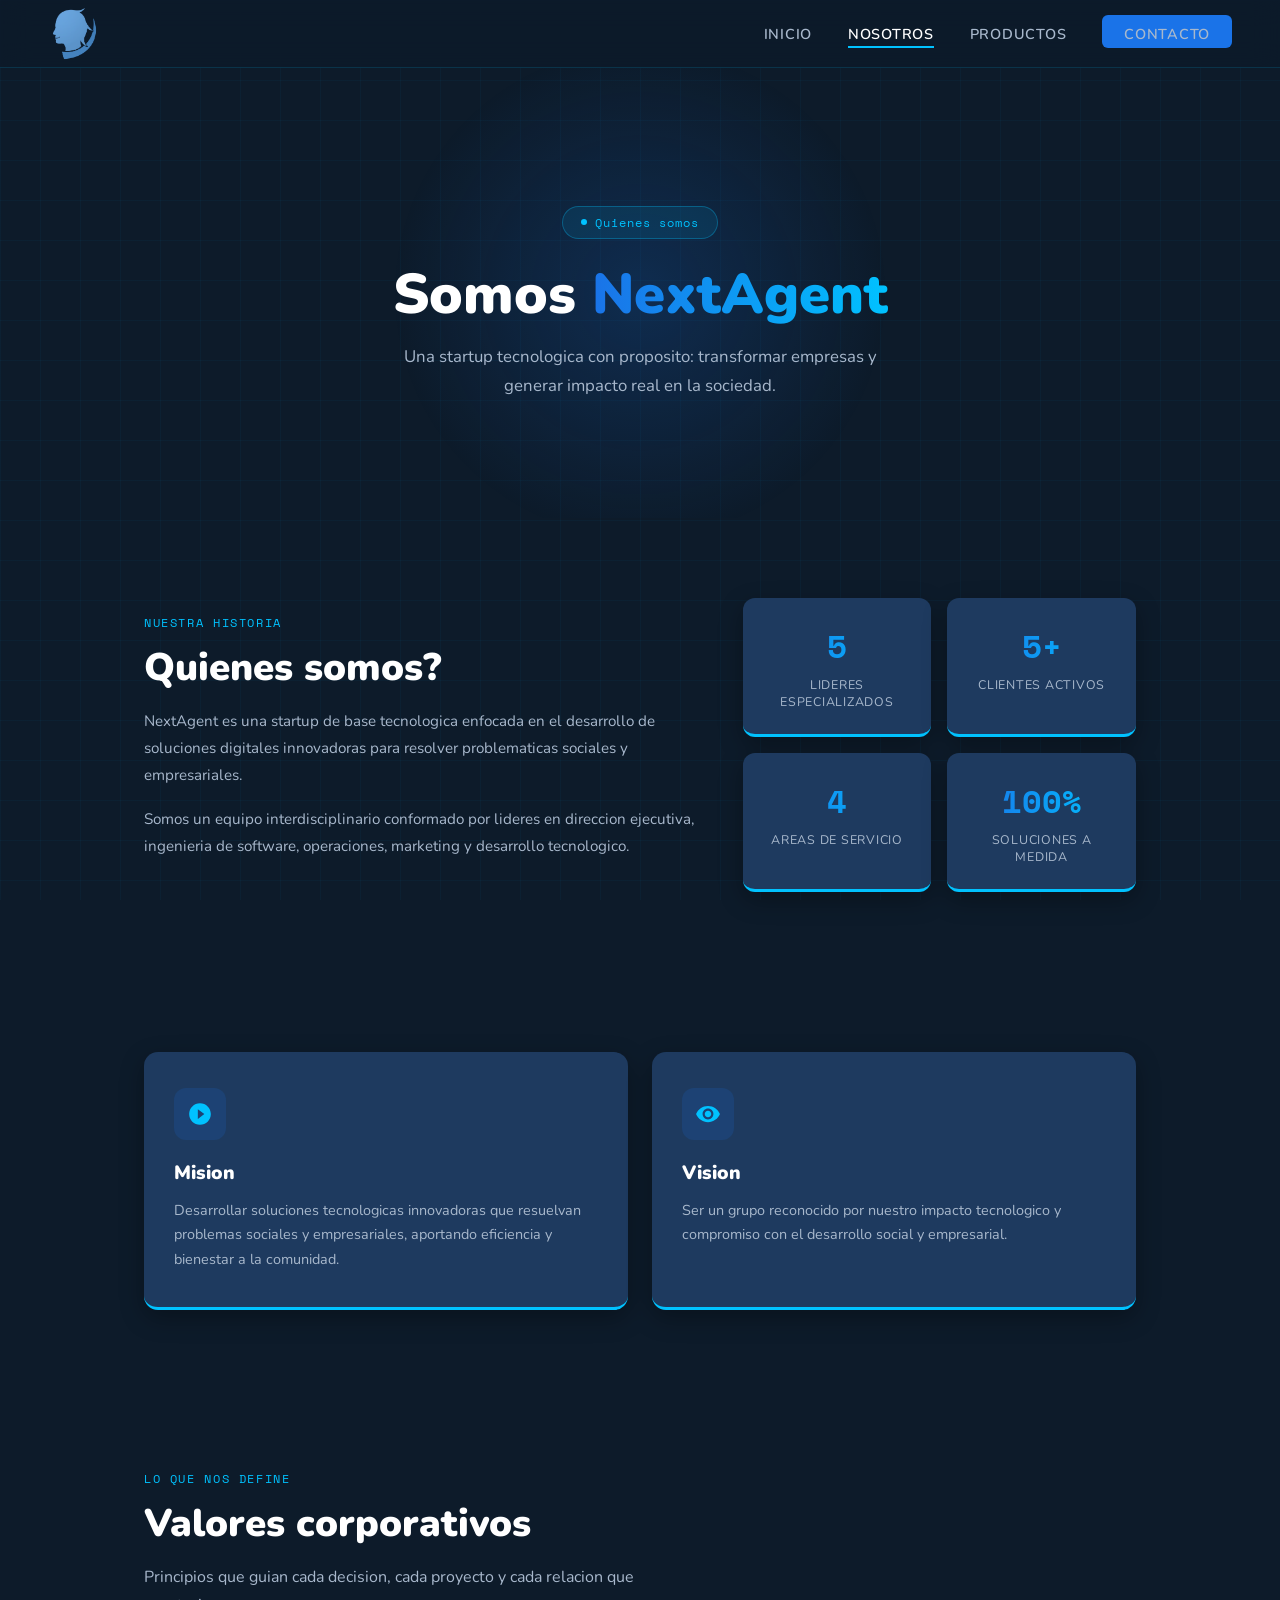
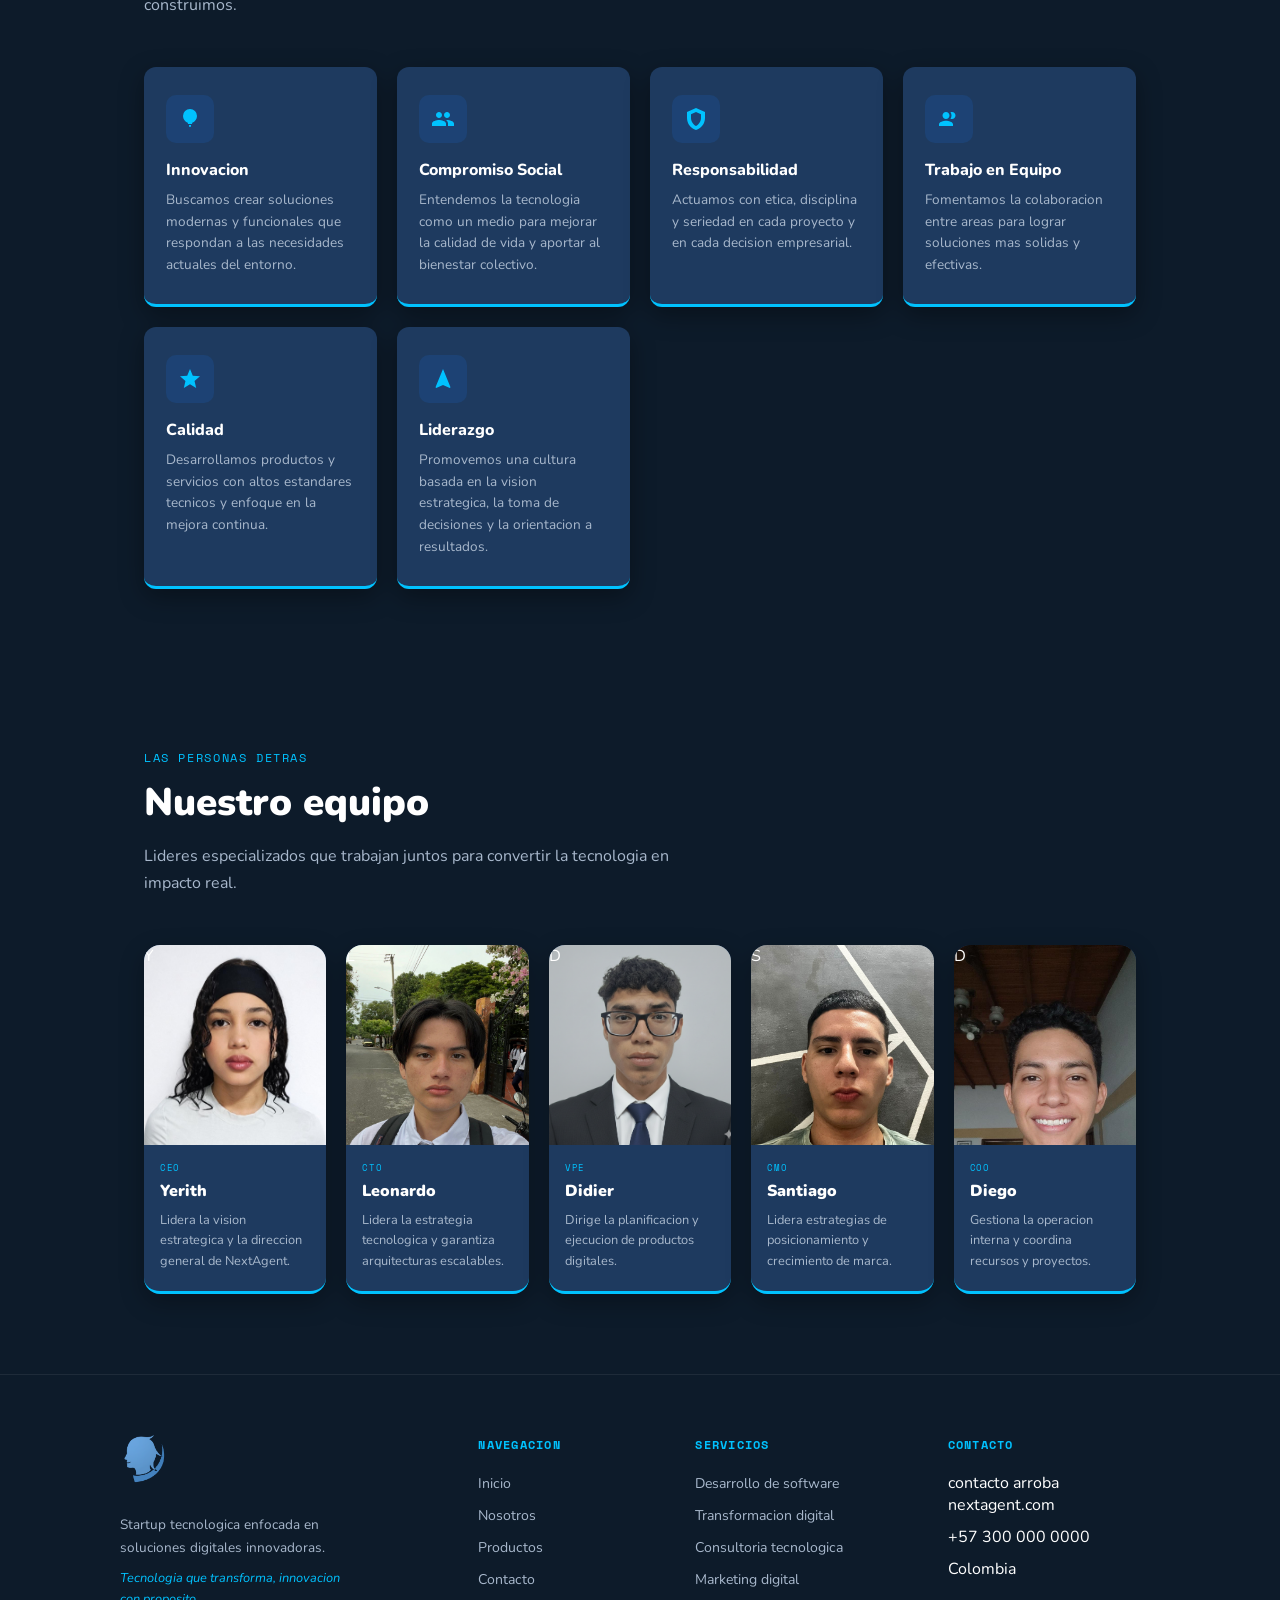
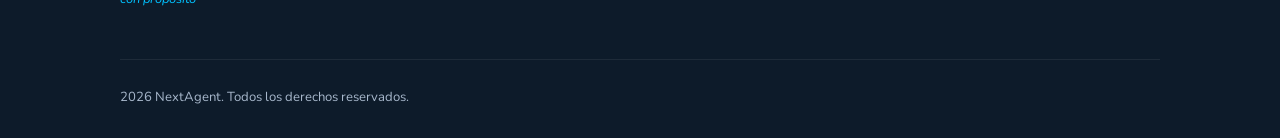
==== pages/about.html @ 5d9b6ea8 "primer commit" ====
<!DOCTYPE html>
<html lang="es">
<head>
    <meta charset="UTF-8">
    <meta name="viewport" content="width=device-width, initial-scale=1.0">
    <title>Nosotros - NextAgent</title>
    <link rel="stylesheet" href="../styles/about.css">
</head>
<body>

<nav>
    <div class="nav-logo">
        <img src="../images/logo.png" alt="NextAgent">
    </div>
    <ul class="nav-links">
        <li><a href="../index.html">Inicio</a></li>
        <li><a href="about.html" class="active">Nosotros</a></li>
        <li><a href="products.html">Productos</a></li>
        <li><a href="contact.html" class="nav-cta">Contacto</a></li>
    </ul>
</nav>

<section class="page-hero">
    <div class="hero-glow"></div>
    <div class="page-hero-badge"><span></span> Quienes somos</div>
    <h1>Somos <em>NextAgent</em></h1>
    <p>Una startup tecnologica con proposito: transformar empresas y generar impacto real en la sociedad.</p>
</section>

<main>

    <div class="section">
        <div class="about-split">
            <div class="about-text">
                <p class="section-label">Nuestra historia</p>
                <h2 class="section-title">Quienes somos?</h2>
                <p class="body-text">NextAgent es una startup de base tecnologica enfocada en el desarrollo de soluciones digitales innovadoras para resolver problematicas sociales y empresariales.</p>
                <p class="body-text">Somos un equipo interdisciplinario conformado por lideres en direccion ejecutiva, ingenieria de software, operaciones, marketing y desarrollo tecnologico.</p>
            </div>
            <div class="about-card-highlight">
                <div class="highlight-item">
                    <span class="highlight-num">5</span>
                    <span class="highlight-label">Lideres especializados</span>
                </div>
                <div class="highlight-item">
                    <span class="highlight-num">5+</span>
                    <span class="highlight-label">Clientes activos</span>
                </div>
                <div class="highlight-item">
                    <span class="highlight-num">4</span>
                    <span class="highlight-label">Areas de servicio</span>
                </div>
                <div class="highlight-item">
                    <span class="highlight-num">100%</span>
                    <span class="highlight-label">Soluciones a medida</span>
                </div>
            </div>
        </div>
    </div>

    <div class="section">
        <div class="mv-grid">
            <div class="mv-card">
                <div class="mv-icon">
                    <svg viewBox="0 0 24 24"><path d="M12 2C6.48 2 2 6.48 2 12s4.48 10 10 10 10-4.48 10-10S17.52 2 12 2zm-2 14.5v-9l6 4.5-6 4.5z"/></svg>
                </div>
                <h3>Mision</h3>
                <p>Desarrollar soluciones tecnologicas innovadoras que resuelvan problemas sociales y empresariales, aportando eficiencia y bienestar a la comunidad.</p>
            </div>
            <div class="mv-card">
                <div class="mv-icon">
                    <svg viewBox="0 0 24 24"><path d="M12 4.5C7 4.5 2.73 7.61 1 12c1.73 4.39 6 7.5 11 7.5s9.27-3.11 11-7.5c-1.73-4.39-6-7.5-11-7.5zM12 17c-2.76 0-5-2.24-5-5s2.24-5 5-5 5 2.24 5 5-2.24 5-5 5zm0-8c-1.66 0-3 1.34-3 3s1.34 3 3 3 3-1.34 3-3-1.34-3-3-3z"/></svg>
                </div>
                <h3>Vision</h3>
                <p>Ser un grupo reconocido por nuestro impacto tecnologico y compromiso con el desarrollo social y empresarial.</p>
            </div>
        </div>
    </div>

    <div class="section">
        <p class="section-label">Lo que nos define</p>
        <h2 class="section-title">Valores corporativos</h2>
        <p class="section-sub">Principios que guian cada decision, cada proyecto y cada relacion que construimos.</p>
        <div class="valores-grid">
            <div class="valor-card">
                <div class="valor-icon">
                    <svg viewBox="0 0 24 24"><path d="M12 2a7 7 0 0 1 7 7c0 3.07-1.97 5.7-4.75 6.63L14 17H10l-.25-1.37C6.97 14.7 5 12.07 5 9a7 7 0 0 1 7-7zm0 18a1 1 0 0 1-1-1v-1h2v1a1 1 0 0 1-1 1z"/></svg>
                </div>
                <h3>Innovacion</h3>
                <p>Buscamos crear soluciones modernas y funcionales que respondan a las necesidades actuales del entorno.</p>
            </div>
            <div class="valor-card">
                <div class="valor-icon">
                    <svg viewBox="0 0 24 24"><path d="M16 11c1.66 0 2.99-1.34 2.99-3S17.66 5 16 5c-1.66 0-3 1.34-3 3s1.34 3 3 3zm-8 0c1.66 0 2.99-1.34 2.99-3S9.66 5 8 5C6.34 5 5 6.34 5 8s1.34 3 3 3zm0 2c-2.33 0-7 1.17-7 3.5V19h14v-2.5c0-2.33-4.67-3.5-7-3.5zm8 0c-.29 0-.62.02-.97.05 1.16.84 1.97 1.97 1.97 3.45V19h6v-2.5c0-2.33-4.67-3.5-7-3.5z"/></svg>
                </div>
                <h3>Compromiso Social</h3>
                <p>Entendemos la tecnologia como un medio para mejorar la calidad de vida y aportar al bienestar colectivo.</p>
            </div>
            <div class="valor-card">
                <div class="valor-icon">
                    <svg viewBox="0 0 24 24"><path d="M12 1L3 5v6c0 5.55 3.84 10.74 9 12 5.16-1.26 9-6.45 9-12V5l-9-4zm0 4l5 2.18V11c0 3.5-2.33 6.79-5 7.93-2.67-1.14-5-4.43-5-7.93V7.18L12 5z"/></svg>
                </div>
                <h3>Responsabilidad</h3>
                <p>Actuamos con etica, disciplina y seriedad en cada proyecto y en cada decision empresarial.</p>
            </div>
            <div class="valor-card">
                <div class="valor-icon">
                    <svg viewBox="0 0 24 24"><path d="M9 13.75c-2.34 0-7 1.17-7 3.5V19h14v-1.75c0-2.33-4.66-3.5-7-3.5zM9 12c1.93 0 3.5-1.57 3.5-3.5S10.93 5 9 5 5.5 6.57 5.5 8.5 7.07 12 9 12zm6 0c1.93 0 3.5-1.57 3.5-3.5S16.93 5 15 5c-.54 0-1.04.13-1.5.35.63.89 1 1.98 1 3.15s-.37 2.26-1 3.15c.46.22.96.35 1.5.35z"/></svg>
                </div>
                <h3>Trabajo en Equipo</h3>
                <p>Fomentamos la colaboracion entre areas para lograr soluciones mas solidas y efectivas.</p>
            </div>
            <div class="valor-card">
                <div class="valor-icon">
                    <svg viewBox="0 0 24 24"><path d="M12 17.27L18.18 21l-1.64-7.03L22 9.24l-7.19-.61L12 2 9.19 8.63 2 9.24l5.46 4.73L5.82 21z"/></svg>
                </div>
                <h3>Calidad</h3>
                <p>Desarrollamos productos y servicios con altos estandares tecnicos y enfoque en la mejora continua.</p>
            </div>
            <div class="valor-card">
                <div class="valor-icon">
                    <svg viewBox="0 0 24 24"><path d="M12 2L4.5 20.29l.71.71L12 18l6.79 3 .71-.71z"/></svg>
                </div>
                <h3>Liderazgo</h3>
                <p>Promovemos una cultura basada en la vision estrategica, la toma de decisiones y la orientacion a resultados.</p>
            </div>
        </div>
    </div>

    <div class="section">
        <p class="section-label">Las personas detras</p>
        <h2 class="section-title">Nuestro equipo</h2>
        <p class="section-sub">Lideres especializados que trabajan juntos para convertir la tecnologia en impacto real.</p>
        <div class="equipo-grid">

            <div class="team-card">
                <div class="team-photo" style="background-image:url('../images/profile_pictures/Yerith.jpeg')">
                    <span>Y</span>
                </div>
                <div class="team-info">
                    <div class="team-role">CEO</div>
                    <h3>Yerith</h3>
                    <p>Lidera la vision estrategica y la direccion general de NextAgent.</p>
                </div>
            </div>

            <div class="team-card">
                <div class="team-photo" style="background-image:url('../images/profile_pictures/Leonardo.jpeg')">
                    <span>L</span>
                </div>
                <div class="team-info">
                    <div class="team-role">CTO</div>
                    <h3>Leonardo</h3>
                    <p>Lidera la estrategia tecnologica y garantiza arquitecturas escalables.</p>
                </div>
            </div>

            <div class="team-card">
                <div class="team-photo" style="background-image:url('../images/profile_pictures/Didier.png')">
                    <span>D</span>
                </div>
                <div class="team-info">
                    <div class="team-role">VPE</div>
                    <h3>Didier</h3>
                    <p>Dirige la planificacion y ejecucion de productos digitales.</p>
                </div>
            </div>

            <div class="team-card">
                <div class="team-photo" style="background-image:url('../images/profile_pictures/Santiago.jpeg')">
                    <span>S</span>
                </div>
                <div class="team-info">
                    <div class="team-role">CMO</div>
                    <h3>Santiago</h3>
                    <p>Lidera estrategias de posicionamiento y crecimiento de marca.</p>
                </div>
            </div>

            <div class="team-card">
                <div class="team-photo" style="background-image:url('../images/profile_pictures/Diego.jpeg')">
                    <span>D</span>
                </div>
                <div class="team-info">
                    <div class="team-role">COO</div>
                    <h3>Diego</h3>
                    <p>Gestiona la operacion interna y coordina recursos y proyectos.</p>
                </div>
            </div>

        </div>
    </div>

</main>

<footer>
    <div class="footer-grid">
        <div class="footer-brand">
            <img src="../images/logo.png" alt="NextAgent">
            <p>Startup tecnologica enfocada en soluciones digitales innovadoras.</p>
            <p class="slogan">Tecnologia que transforma, innovacion con proposito</p>
        </div>
        <div class="footer-col">
            <h4>Navegacion</h4>
            <ul>
                <li><a href="../index.html">Inicio</a></li>
                <li><a href="about.html">Nosotros</a></li>
                <li><a href="products.html">Productos</a></li>
                <li><a href="contact.html">Contacto</a></li>
            </ul>
        </div>
        <div class="footer-col">
            <h4>Servicios</h4>
            <ul>
                <li><a href="#">Desarrollo de software</a></li>
                <li><a href="#">Transformacion digital</a></li>
                <li><a href="#">Consultoria tecnologica</a></li>
                <li><a href="#">Marketing digital</a></li>
            </ul>
        </div>
        <div class="footer-col">
            <h4>Contacto</h4>
            <ul>
                <li>contacto arroba nextagent.com</li>
                <li>+57 300 000 0000</li>
                <li>Colombia</li>
            </ul>
        </div>
    </div>
    <div class="footer-bottom">
        <p>2026 NextAgent. Todos los derechos reservados.</p>
    </div>
</footer>

</body>
</html>
---- styles/about.css ----
/* ─── FUENTES ─── */
@import url('https://fonts.googleapis.com/css2?family=Nunito:wght@400;600;700;800;900&family=Space+Mono:wght@400;700&display=swap');

/* ─── VARIABLES ─── */
:root {
    --blue-dark:  #0D1B2A;
    --blue-mid:   #1E3A5F;
    --blue-main:  #1A73E8;
    --cyan:       #00C2FF;
    --white:      #FFFFFF;
    --gray-text:  #A8B8CC;
}

/* ─── RESET ─── */
* {
    margin: 0; padding: 0;
    box-sizing: border-box;
    text-decoration: none;
    font-family: 'Nunito', sans-serif;
    color: var(--white);
}

body {
    background-color: var(--blue-dark);
    overflow-x: hidden;
}

body::before {
    content: '';
    position: fixed; inset: 0;
    background-image:
        linear-gradient(rgba(0,194,255,0.04) 1px, transparent 1px),
        linear-gradient(90deg, rgba(0,194,255,0.04) 1px, transparent 1px);
    background-size: 40px 40px;
    pointer-events: none;
    z-index: 0;
}

/* ══════════════════════════════════════
   NAVBAR
══════════════════════════════════════ */
nav {
    background: rgba(13,27,42,0.85);
    backdrop-filter: blur(14px);
    padding: 0 48px;
    display: flex; align-items: center; justify-content: space-between;
    position: sticky; top: 0; z-index: 100;
    border-bottom: 1px solid rgba(0,194,255,0.15);
    height: 68px;
}

.nav-logo img { width: 52px; display: block; }

.nav-links {
    display: flex; gap: 36px; list-style: none;
}

.nav-links a {
    font-size: 0.9rem; font-weight: 600;
    letter-spacing: 0.05em; text-transform: uppercase;
    color: var(--gray-text);
    transition: color 0.25s;
    position: relative; padding-bottom: 4px;
}

.nav-links a::after {
    content: '';
    position: absolute; bottom: 0; left: 0;
    width: 0; height: 2px;
    background: var(--cyan);
    transition: width 0.3s ease;
}

.nav-links a:hover,
.nav-links a.active { color: var(--white); }
.nav-links a:hover::after,
.nav-links a.active::after { width: 100%; }

.nav-cta {
    background: var(--blue-main);
    padding: 9px 22px; border-radius: 6px;
    font-size: 0.85rem; font-weight: 700;
    transition: background 0.25s, transform 0.2s;
}
.nav-cta:hover { background: var(--cyan); color: var(--blue-dark) !important; transform: translateY(-1px); }
.nav-cta.active { background: var(--cyan); color: var(--blue-dark) !important; }
.nav-cta::after { display: none !important; }

/* ══════════════════════════════════════
   PAGE HERO
══════════════════════════════════════ */
.page-hero {
    position: relative;
    min-height: 50vh;
    display: flex; flex-direction: column;
    align-items: center; justify-content: center;
    text-align: center;
    padding: 80px 24px 60px;
    overflow: hidden;
}

.hero-glow {
    position: absolute;
    width: 500px; height: 500px; border-radius: 50%;
    background: radial-gradient(circle, rgba(26,115,232,0.2) 0%, transparent 70%);
    top: 50%; left: 50%; transform: translate(-50%,-50%);
    pointer-events: none;
}

.page-hero-badge {
    display: inline-flex; align-items: center; gap: 8px;
    background: rgba(0,194,255,0.1);
    border: 1px solid rgba(0,194,255,0.3);
    border-radius: 999px; padding: 6px 18px;
    font-size: 0.78rem; font-family: 'Space Mono', monospace;
    color: var(--cyan); letter-spacing: 0.08em;
    margin-bottom: 24px;
    animation: fadeDown 0.6s ease both;
}

.page-hero-badge span {
    width: 6px; height: 6px; border-radius: 50%;
    background: var(--cyan); animation: pulse 1.5s infinite;
}

.page-hero h1 {
    font-size: clamp(2rem, 5vw, 3.5rem);
    font-weight: 900; line-height: 1.15; max-width: 640px;
    animation: fadeUp 0.7s 0.1s ease both;
}

.page-hero h1 em {
    font-style: normal;
    background: linear-gradient(90deg, var(--blue-main), var(--cyan));
    -webkit-background-clip: text; -webkit-text-fill-color: transparent;
    background-clip: text;
}

.page-hero p {
    margin-top: 16px; font-size: 1.05rem;
    color: var(--gray-text); max-width: 500px; line-height: 1.7;
    animation: fadeUp 0.7s 0.2s ease both;
}

/* ══════════════════════════════════════
   SECTIONS COMÚN
══════════════════════════════════════ */
.section {
    max-width: 1040px; margin: 0 auto;
    padding: 80px 24px; position: relative; z-index: 1;
}

.section-label {
    font-family: 'Space Mono', monospace;
    font-size: 0.72rem; color: var(--cyan);
    letter-spacing: 0.14em; text-transform: uppercase;
    margin-bottom: 10px;
}

.section-title {
    font-size: clamp(1.6rem, 3vw, 2.4rem);
    font-weight: 900; margin-bottom: 14px;
}

.section-sub {
    color: var(--gray-text); font-size: 1rem;
    line-height: 1.7; max-width: 560px; margin-bottom: 48px;
}

.body-text {
    color: var(--gray-text); font-size: 0.95rem;
    line-height: 1.8; margin-bottom: 16px;
}

/* ══════════════════════════════════════
   ABOUT — SPLIT
══════════════════════════════════════ */
.about-split {
    display: grid;
    grid-template-columns: 1.4fr 1fr;
    gap: 48px; align-items: center;
}

.about-text .section-title { margin-top: 10px; }

.about-card-highlight {
    display: grid; grid-template-columns: 1fr 1fr; gap: 16px;
}

.highlight-item {
    background: var(--blue-mid);
    border-radius: 12px; padding: 24px 20px;
    border-bottom: 3px solid var(--cyan);
    box-shadow: 0 8px 24px rgba(0,0,0,0.3);
    text-align: center;
    transition: transform 0.25s;
}

.highlight-item:hover { transform: translateY(-4px); }

.highlight-num {
    display: block;
    font-family: 'Space Mono', monospace;
    font-size: 2rem; font-weight: 700;
    background: linear-gradient(90deg, var(--blue-main), var(--cyan));
    -webkit-background-clip: text; -webkit-text-fill-color: transparent;
    background-clip: text;
    margin-bottom: 6px;
}

.highlight-label {
    display: block;
    font-size: 0.78rem; color: var(--gray-text);
    text-transform: uppercase; letter-spacing: 0.06em;
}

/* ══════════════════════════════════════
   ABOUT — MISIÓN Y VISIÓN
══════════════════════════════════════ */
.mv-grid {
    display: grid; grid-template-columns: 1fr 1fr; gap: 24px;
}

.mv-card {
    background: var(--blue-mid);
    border-radius: 14px; padding: 36px 30px;
    border-bottom: 3px solid var(--cyan);
    box-shadow: 0 8px 24px rgba(0,0,0,0.3);
    transition: transform 0.25s, box-shadow 0.25s;
}

.mv-card:hover { transform: translateY(-5px); box-shadow: 0 16px 40px rgba(0,0,0,0.5); }

.mv-icon {
    width: 52px; height: 52px;
    background: rgba(26,115,232,0.15);
    border-radius: 12px;
    display: flex; align-items: center; justify-content: center;
    margin-bottom: 20px;
}

.mv-icon svg { width: 26px; height: 26px; fill: var(--cyan); }

.mv-card h3 { font-size: 1.2rem; font-weight: 900; margin-bottom: 12px; }
.mv-card p  { font-size: 0.9rem; color: var(--gray-text); line-height: 1.7; }

/* ══════════════════════════════════════
   ABOUT — VALORES
══════════════════════════════════════ */
.valores-grid {
    display: grid;
    grid-template-columns: repeat(auto-fit, minmax(200px, 1fr));
    gap: 20px;
}

.valor-card {
    background: var(--blue-mid);
    border-radius: 12px; padding: 28px 22px;
    border-bottom: 3px solid var(--cyan);
    box-shadow: 0 8px 24px rgba(0,0,0,0.35);
    transition: transform 0.25s, box-shadow 0.25s;
    position: relative; overflow: hidden;
}

.valor-card::before {
    content: ''; position: absolute; inset: 0;
    background: linear-gradient(135deg, rgba(0,194,255,0.06) 0%, transparent 60%);
    opacity: 0; transition: opacity 0.3s;
}

.valor-card:hover { transform: translateY(-5px); box-shadow: 0 16px 40px rgba(0,0,0,0.5); }
.valor-card:hover::before { opacity: 1; }

.valor-icon {
    width: 48px; height: 48px;
    background: rgba(26,115,232,0.15);
    border-radius: 10px;
    display: flex; align-items: center; justify-content: center;
    margin-bottom: 16px;
}

.valor-icon svg { width: 24px; height: 24px; fill: var(--cyan); }
.valor-card h3 { font-size: 1rem; font-weight: 800; margin-bottom: 8px; }
.valor-card p  { font-size: 0.85rem; color: var(--gray-text); line-height: 1.6; }

/* ══════════════════════════════════════
   ABOUT — EQUIPO
══════════════════════════════════════ */
.equipo-grid {
    display: grid;
    grid-template-columns: repeat(5, 1fr);
    gap: 20px;
}

.team-card {
    background: var(--blue-mid);
    border-radius: 16px;
    border-bottom: 3px solid var(--cyan);
    box-shadow: 0 8px 24px rgba(0,0,0,0.3);
    display: flex;
    flex-direction: column;
    overflow: hidden;
    transition: transform 0.25s, box-shadow 0.25s;
}

.team-card:hover {
    transform: translateY(-6px);
    box-shadow: 0 20px 48px rgba(0,0,0,0.55);
}

.team-photo {
    width: 100%;
    height: 200px;
    background-color: rgba(26,115,232,0.15);
    background-size: cover;
    background-position: top center;
    background-repeat: no-repeat;
    position: relative;
    flex-shrink: 0;
}

.avatar-fallback {
    position: absolute;
    inset: 0;
    display: flex;
    align-items: center;
    justify-content: center;
    font-size: 3.5rem;
    font-weight: 900;
    color: var(--cyan);
    opacity: 0;
}

.team-photo.no-photo .avatar-fallback {
    opacity: 1;
}

.team-info {
    padding: 16px 16px 20px;
}

.team-role {
    font-family: 'Space Mono', monospace;
    font-size: 0.58rem;
    color: var(--cyan);
    letter-spacing: 0.08em;
    text-transform: uppercase;
    margin-bottom: 6px;
}

.team-info h3 { font-size: 1rem; font-weight: 900; margin-bottom: 8px; }
.team-info p  { font-size: 0.8rem; color: var(--gray-text); line-height: 1.6; }

/* ══════════════════════════════════════
   FOOTER
══════════════════════════════════════ */
footer {
    border-top: 1px solid rgba(255,255,255,0.07);
    padding: 60px 48px 32px;
    position: relative; z-index: 1;
}

.footer-grid {
    display: grid;
    grid-template-columns: 1.8fr 1fr 1.2fr 1.2fr;
    gap: 40px; max-width: 1040px;
    margin: 0 auto 48px;
}

.footer-brand img { width: 48px; margin-bottom: 14px; }
.footer-brand p   { font-size: 0.85rem; color: var(--gray-text); line-height: 1.7; max-width: 240px; margin-top: 10px; }
.footer-brand .slogan { font-size: 0.8rem; color: var(--cyan); font-style: italic; margin-top: 8px; }

.footer-col h4 {
    font-size: 0.78rem; font-family: 'Space Mono', monospace;
    letter-spacing: 0.1em; text-transform: uppercase;
    color: var(--cyan); margin-bottom: 18px;
}

.footer-col ul { list-style: none; display: flex; flex-direction: column; gap: 10px; }
.footer-col ul li a { font-size: 0.88rem; color: var(--gray-text); transition: color 0.2s; }
.footer-col ul li a:hover { color: var(--white); }

.footer-contact li {
    display: flex; align-items: flex-start; gap: 10px;
    font-size: 0.88rem; color: var(--gray-text); margin-bottom: 10px;
}
.footer-contact li svg { width: 16px; height: 16px; fill: var(--cyan); flex-shrink: 0; margin-top: 2px; }

.footer-bottom {
    max-width: 1040px; margin: 0 auto; padding-top: 28px;
    border-top: 1px solid rgba(255,255,255,0.07);
    display: flex; align-items: center; justify-content: space-between;
    flex-wrap: wrap; gap: 16px;
}

.footer-bottom p { font-size: 0.82rem; color: var(--gray-text); }

.social-links { display: flex; gap: 12px; }

.social-link {
    width: 36px; height: 36px;
    background: rgba(255,255,255,0.06);
    border-radius: 8px;
    display: flex; align-items: center; justify-content: center;
    transition: background 0.25s, transform 0.2s;
}

.social-link:hover { background: rgba(0,194,255,0.2); transform: translateY(-2px); }
.social-link svg { width: 16px; height: 16px; fill: var(--gray-text); transition: fill 0.25s; }
.social-link:hover svg { fill: var(--cyan); }

/* ══════════════════════════════════════
   ANIMACIONES
══════════════════════════════════════ */
@keyframes fadeUp {
    from { opacity: 0; transform: translateY(20px); }
    to   { opacity: 1; transform: translateY(0); }
}
@keyframes fadeDown {
    from { opacity: 0; transform: translateY(-12px); }
    to   { opacity: 1; transform: translateY(0); }
}
@keyframes pulse {
    0%, 100% { opacity: 1; transform: scale(1); }
    50%       { opacity: 0.5; transform: scale(0.7); }
}
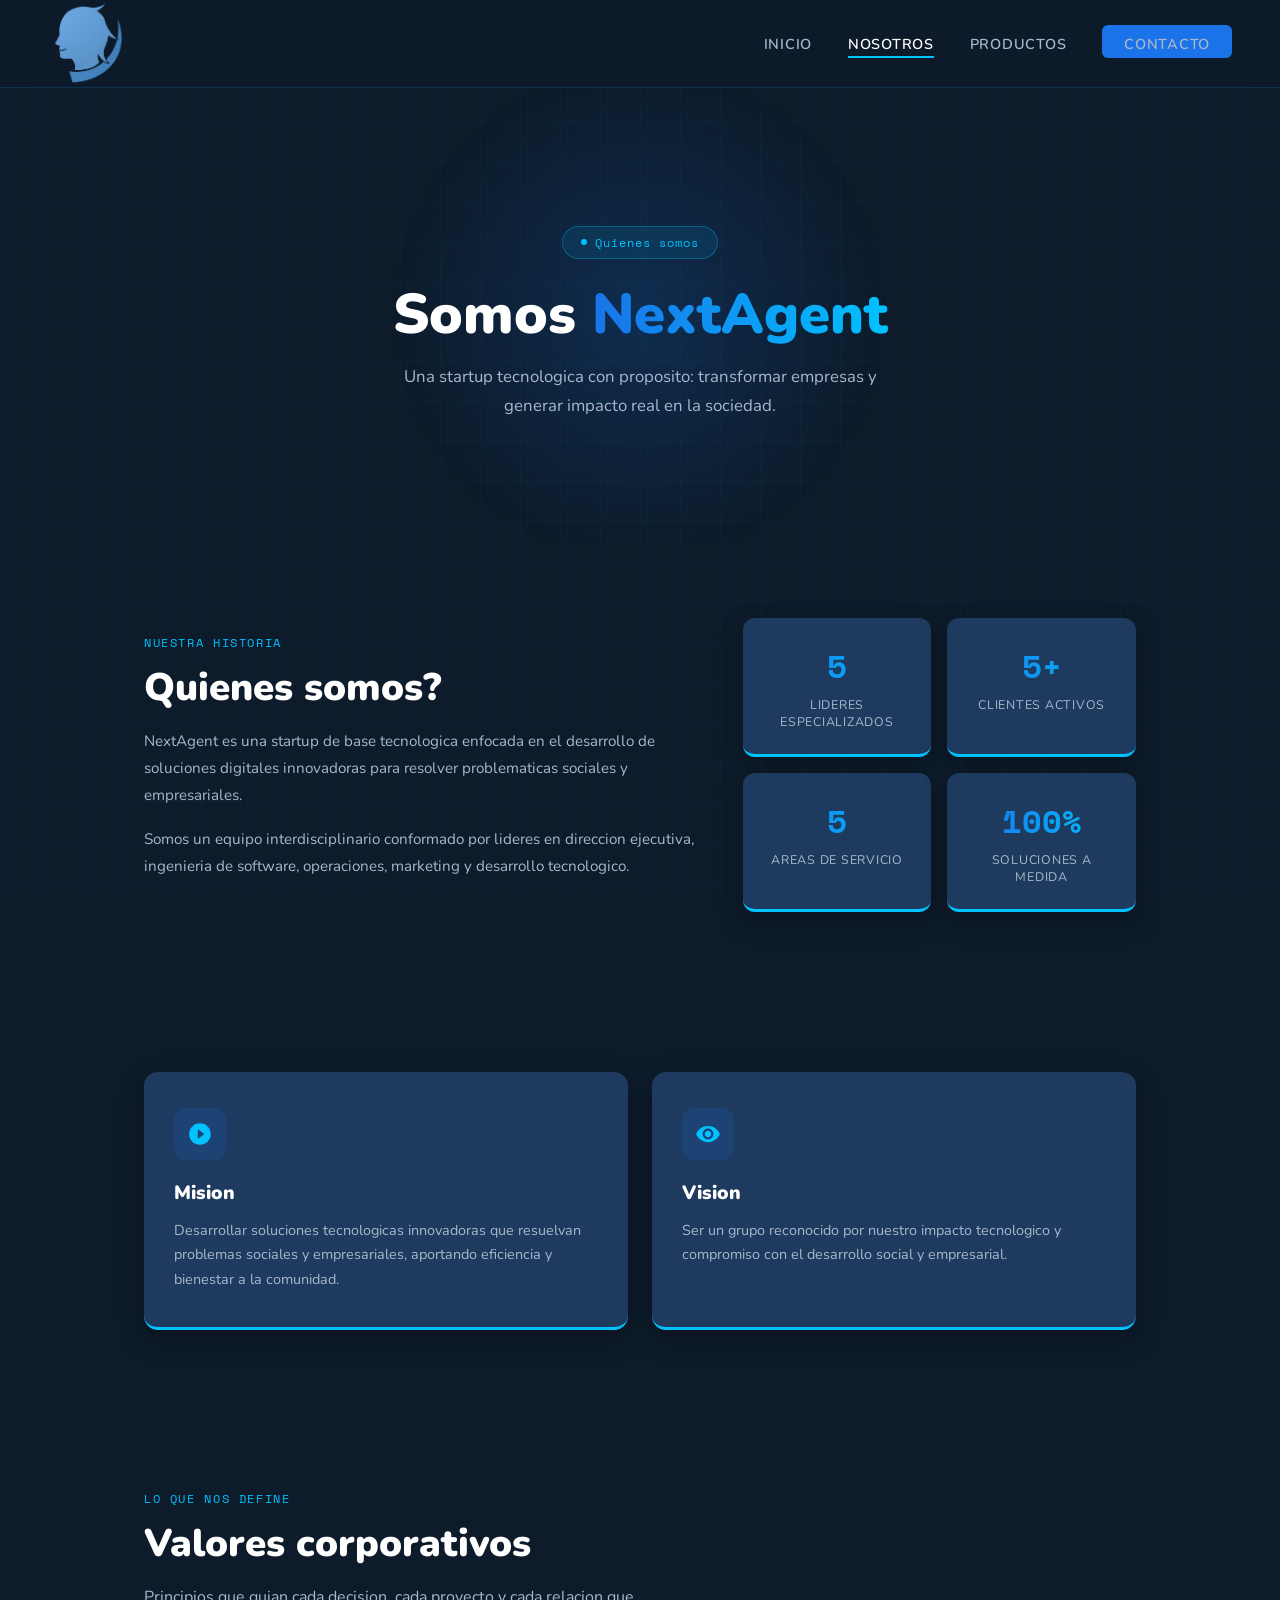
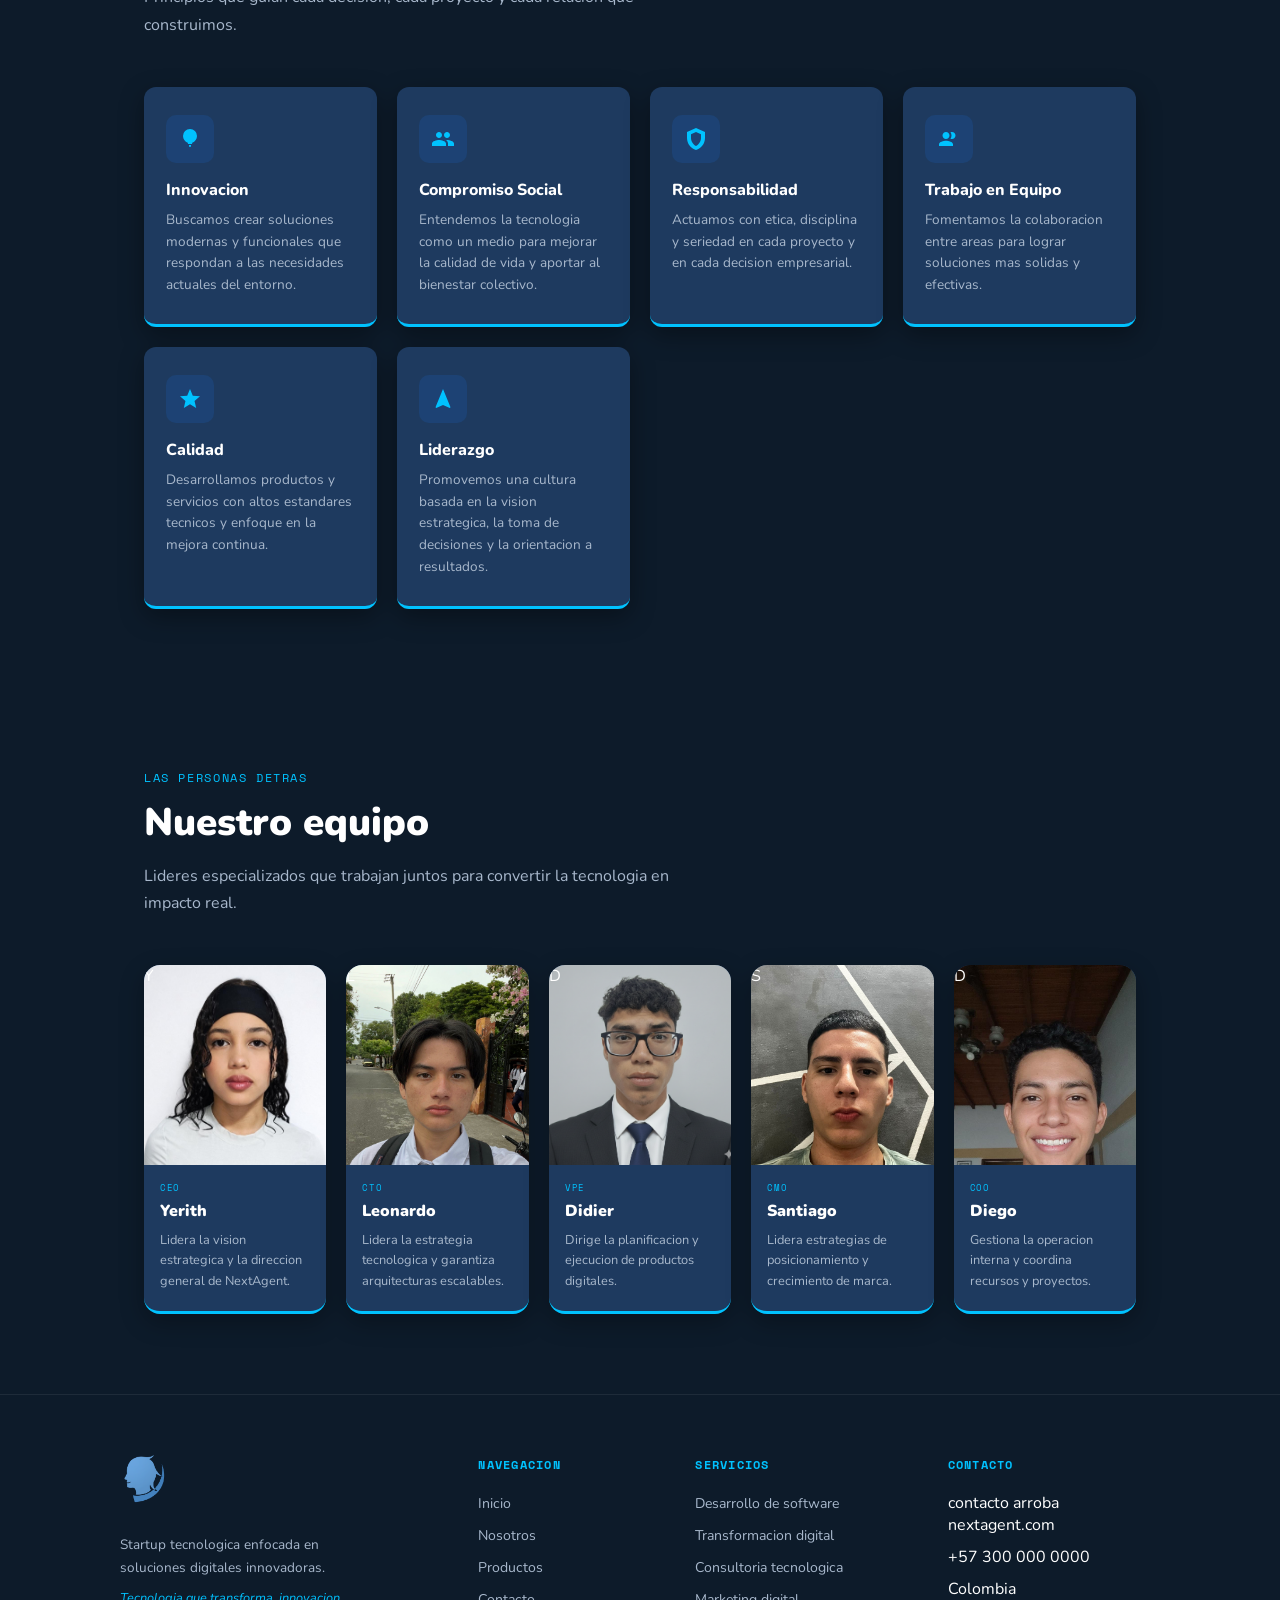
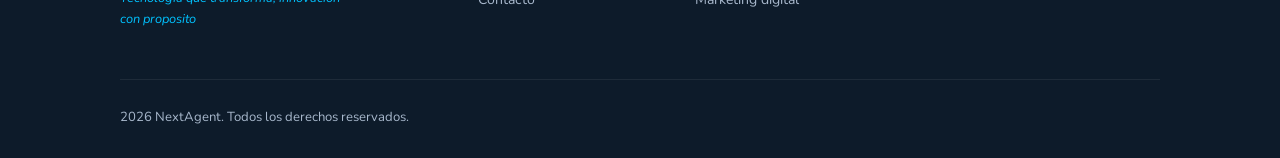
==== commit fe3eab03: "fix submodule" ====
--- a/pages/about.html
+++ b/pages/about.html
@@ -5,6 +5,7 @@
     <meta name="viewport" content="width=device-width, initial-scale=1.0">
     <title>Nosotros - NextAgent</title>
     <link rel="stylesheet" href="../styles/about.css">
+    <link rel="icon" href="../images/logo.png" type="image/png">
 </head>
 <body>
 
@@ -47,7 +48,7 @@
                     <span class="highlight-label">Clientes activos</span>
                 </div>
                 <div class="highlight-item">
-                    <span class="highlight-num">4</span>
+                    <span class="highlight-num">5</span>
                     <span class="highlight-label">Areas de servicio</span>
                 </div>
                 <div class="highlight-item">
--- a/styles/about.css
+++ b/styles/about.css
@@ -46,10 +46,10 @@
     display: flex; align-items: center; justify-content: space-between;
     position: sticky; top: 0; z-index: 100;
     border-bottom: 1px solid rgba(0,194,255,0.15);
-    height: 68px;
-}
-
-.nav-logo img { width: 52px; display: block; }
+    height: 88px;
+}
+
+.nav-logo img { width: 80px; display: block; }
 
 .nav-links {
     display: flex; gap: 36px; list-style: none;
